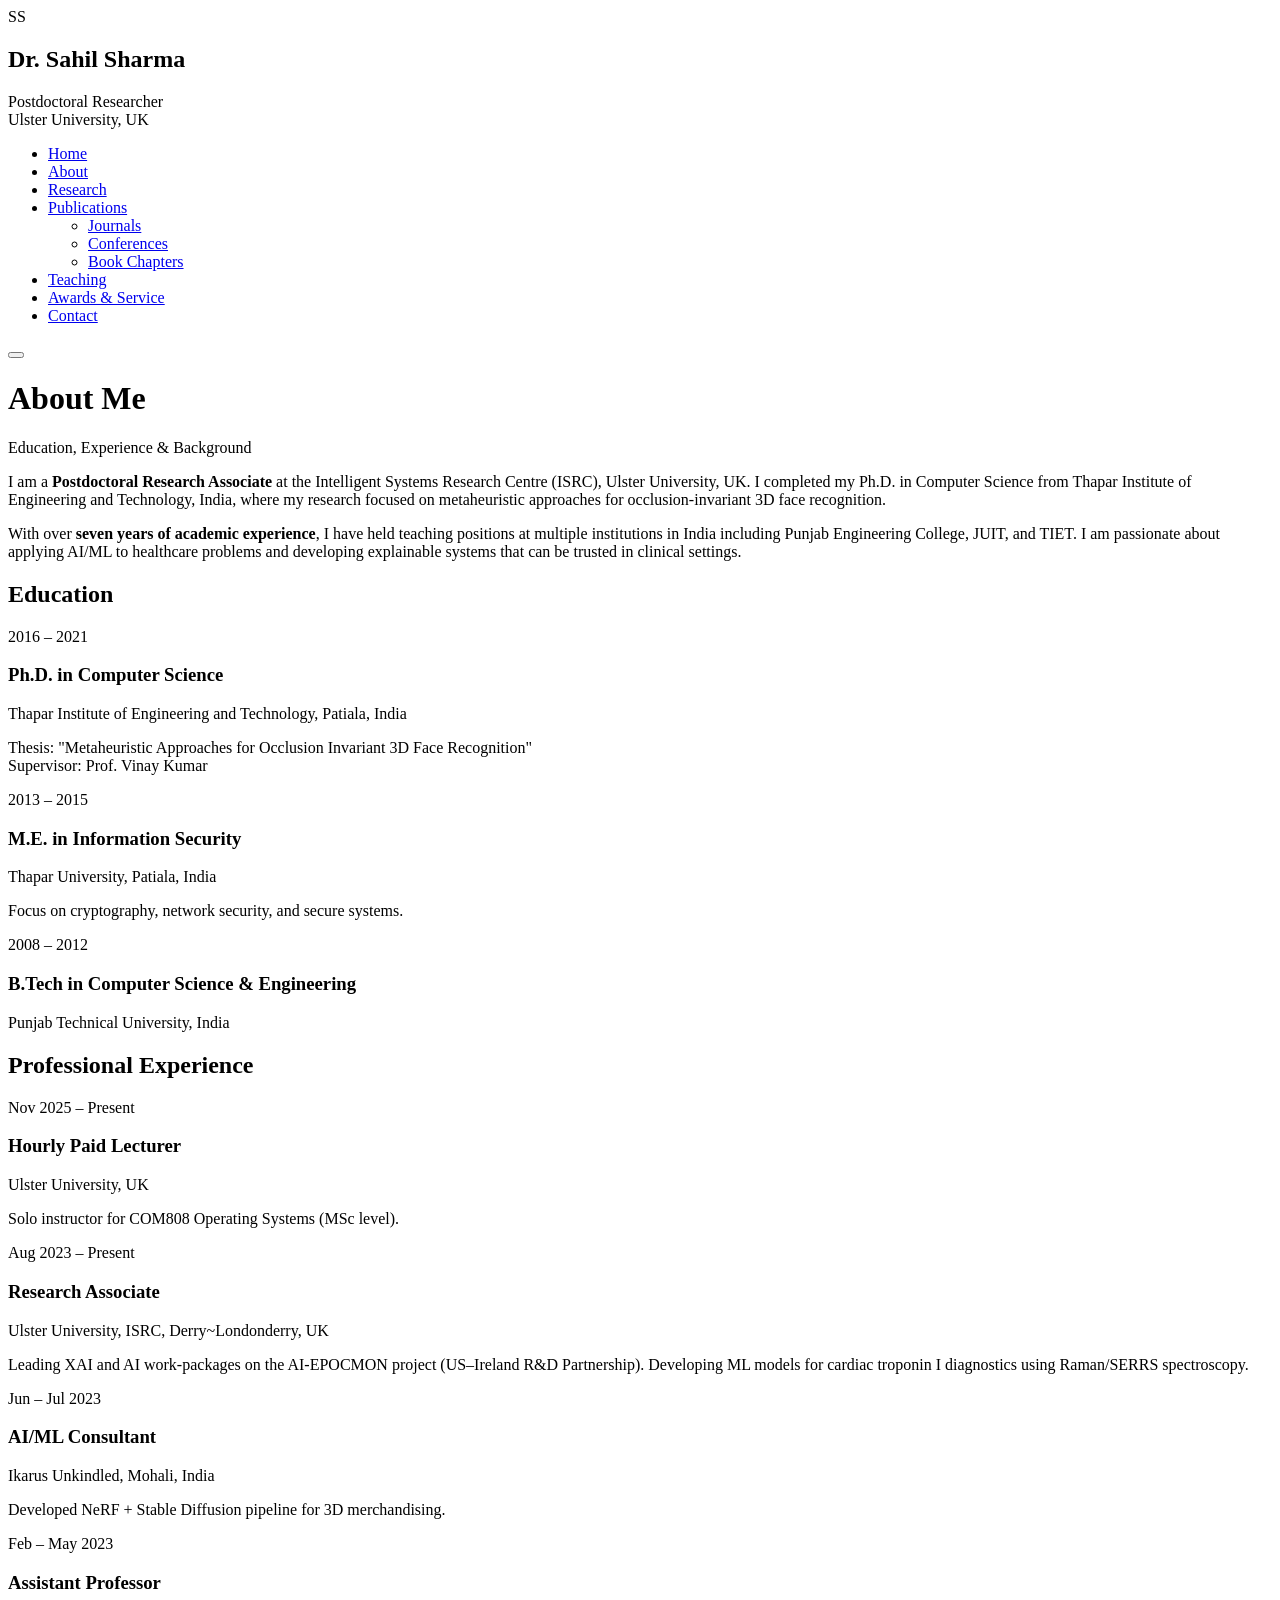
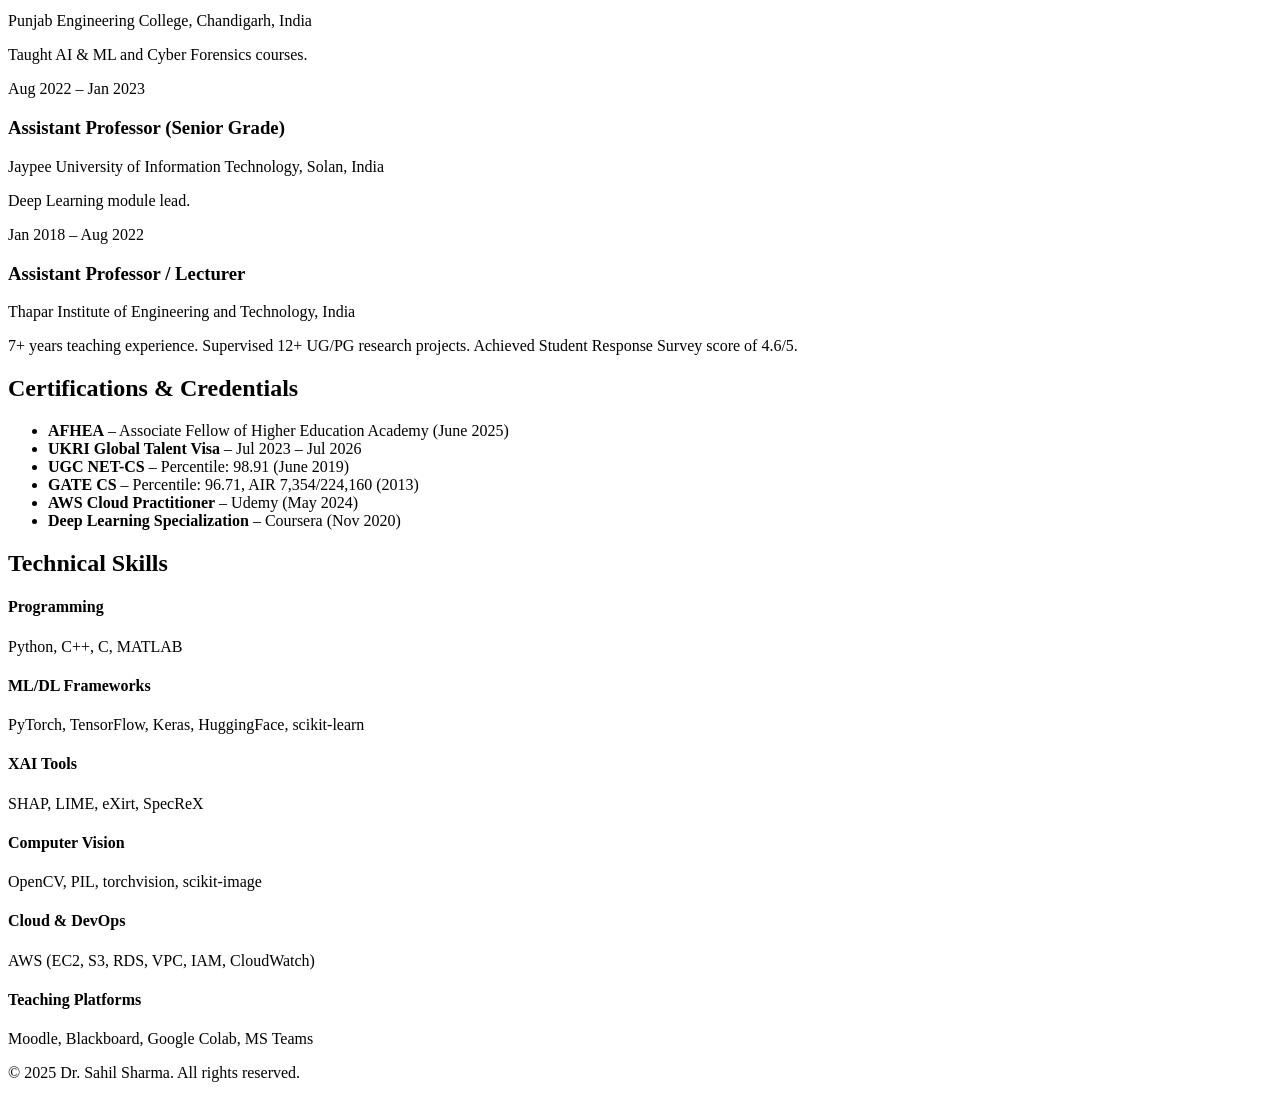
==== about.html @ d1b7b817 "Add files via upload" ====
<!DOCTYPE html>
<html lang="en">
<head>
  <meta charset="UTF-8">
  <meta name="viewport" content="width=device-width, initial-scale=1.0">
  <meta name="description" content="About Dr. Sahil Sharma - Education, Experience, and Background">
  <title>About | Dr. Sahil Sharma</title>
  <link rel="stylesheet" href="css/style.css">
  <link rel="icon" type="image/svg+xml" href="data:image/svg+xml,<svg xmlns='http://www.w3.org/2000/svg' viewBox='0 0 100 100'><text y='.9em' font-size='90'>🎓</text></svg>">
</head>
<body>
  <div class="page-wrapper">
    <!-- Sidebar Navigation -->
    <aside class="sidebar" id="sidebar">
      <div class="sidebar-header">
        <div class="profile-photo">
          <span class="profile-initials">SS</span>
        </div>
        <h1 class="sidebar-name">Dr. Sahil Sharma</h1>
        <p class="sidebar-title">Postdoctoral Researcher<br>Ulster University, UK</p>
      </div>
      
      <nav>
        <ul class="nav-menu">
          <li class="nav-item"><a href="index.html" class="nav-link">Home</a></li>
          <li class="nav-item"><a href="about.html" class="nav-link active">About</a></li>
          <li class="nav-item"><a href="research.html" class="nav-link">Research</a></li>
          <li class="nav-item">
            <a href="publications.html" class="nav-link">Publications</a>
            <ul class="nav-submenu">
              <li><a href="journals.html" class="nav-link">Journals</a></li>
              <li><a href="conferences.html" class="nav-link">Conferences</a></li>
              <li><a href="chapters.html" class="nav-link">Book Chapters</a></li>
            </ul>
          </li>
          <li class="nav-item"><a href="teaching.html" class="nav-link">Teaching</a></li>
          <li class="nav-item"><a href="awards.html" class="nav-link">Awards & Service</a></li>
          <li class="nav-item"><a href="contact.html" class="nav-link">Contact</a></li>
        </ul>
      </nav>
    </aside>

    <!-- Mobile Menu Toggle -->
    <button class="mobile-toggle" id="mobileToggle" aria-label="Toggle menu">
      <span></span>
      <span></span>
      <span></span>
    </button>

    <!-- Main Content -->
    <main class="main-content">
      <div class="content-wrapper">
        <header class="page-header">
          <h1 class="page-title">About Me</h1>
          <p class="page-subtitle">Education, Experience & Background</p>
        </header>

        <p>
          I am a <strong>Postdoctoral Research Associate</strong> at the Intelligent Systems Research Centre (ISRC), 
          Ulster University, UK. I completed my Ph.D. in Computer Science from Thapar Institute of Engineering 
          and Technology, India, where my research focused on metaheuristic approaches for occlusion-invariant 
          3D face recognition.
        </p>
        
        <p>
          With over <strong>seven years of academic experience</strong>, I have held teaching positions at 
          multiple institutions in India including Punjab Engineering College, JUIT, and TIET. I am passionate 
          about applying AI/ML to healthcare problems and developing explainable systems that can be trusted 
          in clinical settings.
        </p>

        <h2>Education</h2>
        
        <div class="timeline">
          <div class="timeline-item">
            <span class="timeline-date">2016 – 2021</span>
            <h3 class="timeline-title">Ph.D. in Computer Science</h3>
            <p class="timeline-org">Thapar Institute of Engineering and Technology, Patiala, India</p>
            <p class="timeline-desc">
              Thesis: "Metaheuristic Approaches for Occlusion Invariant 3D Face Recognition"<br>
              Supervisor: Prof. Vinay Kumar
            </p>
          </div>
          
          <div class="timeline-item">
            <span class="timeline-date">2013 – 2015</span>
            <h3 class="timeline-title">M.E. in Information Security</h3>
            <p class="timeline-org">Thapar University, Patiala, India</p>
            <p class="timeline-desc">Focus on cryptography, network security, and secure systems.</p>
          </div>
          
          <div class="timeline-item">
            <span class="timeline-date">2008 – 2012</span>
            <h3 class="timeline-title">B.Tech in Computer Science & Engineering</h3>
            <p class="timeline-org">Punjab Technical University, India</p>
          </div>
        </div>

        <h2>Professional Experience</h2>
        
        <div class="timeline">
          <div class="timeline-item">
            <span class="timeline-date">Nov 2025 – Present</span>
            <h3 class="timeline-title">Hourly Paid Lecturer</h3>
            <p class="timeline-org">Ulster University, UK</p>
            <p class="timeline-desc">Solo instructor for COM808 Operating Systems (MSc level).</p>
          </div>
          
          <div class="timeline-item">
            <span class="timeline-date">Aug 2023 – Present</span>
            <h3 class="timeline-title">Research Associate</h3>
            <p class="timeline-org">Ulster University, ISRC, Derry~Londonderry, UK</p>
            <p class="timeline-desc">
              Leading XAI and AI work-packages on the AI-EPOCMON project (US–Ireland R&D Partnership). 
              Developing ML models for cardiac troponin I diagnostics using Raman/SERRS spectroscopy.
            </p>
          </div>
          
          <div class="timeline-item">
            <span class="timeline-date">Jun – Jul 2023</span>
            <h3 class="timeline-title">AI/ML Consultant</h3>
            <p class="timeline-org">Ikarus Unkindled, Mohali, India</p>
            <p class="timeline-desc">Developed NeRF + Stable Diffusion pipeline for 3D merchandising.</p>
          </div>
          
          <div class="timeline-item">
            <span class="timeline-date">Feb – May 2023</span>
            <h3 class="timeline-title">Assistant Professor</h3>
            <p class="timeline-org">Punjab Engineering College, Chandigarh, India</p>
            <p class="timeline-desc">Taught AI & ML and Cyber Forensics courses.</p>
          </div>
          
          <div class="timeline-item">
            <span class="timeline-date">Aug 2022 – Jan 2023</span>
            <h3 class="timeline-title">Assistant Professor (Senior Grade)</h3>
            <p class="timeline-org">Jaypee University of Information Technology, Solan, India</p>
            <p class="timeline-desc">Deep Learning module lead.</p>
          </div>
          
          <div class="timeline-item">
            <span class="timeline-date">Jan 2018 – Aug 2022</span>
            <h3 class="timeline-title">Assistant Professor / Lecturer</h3>
            <p class="timeline-org">Thapar Institute of Engineering and Technology, India</p>
            <p class="timeline-desc">
              7+ years teaching experience. Supervised 12+ UG/PG research projects. 
              Achieved Student Response Survey score of 4.6/5.
            </p>
          </div>
        </div>

        <h2>Certifications & Credentials</h2>
        
        <ul>
          <li><strong>AFHEA</strong> – Associate Fellow of Higher Education Academy (June 2025)</li>
          <li><strong>UKRI Global Talent Visa</strong> – Jul 2023 – Jul 2026</li>
          <li><strong>UGC NET-CS</strong> – Percentile: 98.91 (June 2019)</li>
          <li><strong>GATE CS</strong> – Percentile: 96.71, AIR 7,354/224,160 (2013)</li>
          <li><strong>AWS Cloud Practitioner</strong> – Udemy (May 2024)</li>
          <li><strong>Deep Learning Specialization</strong> – Coursera (Nov 2020)</li>
        </ul>

        <h2>Technical Skills</h2>
        
        <div class="cards-grid">
          <div class="card">
            <h4 class="card-title">Programming</h4>
            <p class="card-content">Python, C++, C, MATLAB</p>
          </div>
          <div class="card">
            <h4 class="card-title">ML/DL Frameworks</h4>
            <p class="card-content">PyTorch, TensorFlow, Keras, HuggingFace, scikit-learn</p>
          </div>
          <div class="card">
            <h4 class="card-title">XAI Tools</h4>
            <p class="card-content">SHAP, LIME, eXirt, SpecReX</p>
          </div>
          <div class="card">
            <h4 class="card-title">Computer Vision</h4>
            <p class="card-content">OpenCV, PIL, torchvision, scikit-image</p>
          </div>
          <div class="card">
            <h4 class="card-title">Cloud & DevOps</h4>
            <p class="card-content">AWS (EC2, S3, RDS, VPC, IAM, CloudWatch)</p>
          </div>
          <div class="card">
            <h4 class="card-title">Teaching Platforms</h4>
            <p class="card-content">Moodle, Blackboard, Google Colab, MS Teams</p>
          </div>
        </div>

        <footer class="footer">
          <p>© 2025 Dr. Sahil Sharma. All rights reserved.</p>
        </footer>
      </div>
    </main>
  </div>

  <script>
    const mobileToggle = document.getElementById('mobileToggle');
    const sidebar = document.getElementById('sidebar');
    mobileToggle.addEventListener('click', () => sidebar.classList.toggle('active'));
    document.addEventListener('click', (e) => {
      if (window.innerWidth <= 768 && !sidebar.contains(e.target) && !mobileToggle.contains(e.target)) {
        sidebar.classList.remove('active');
      }
    });
  </script>
</body>
</html>
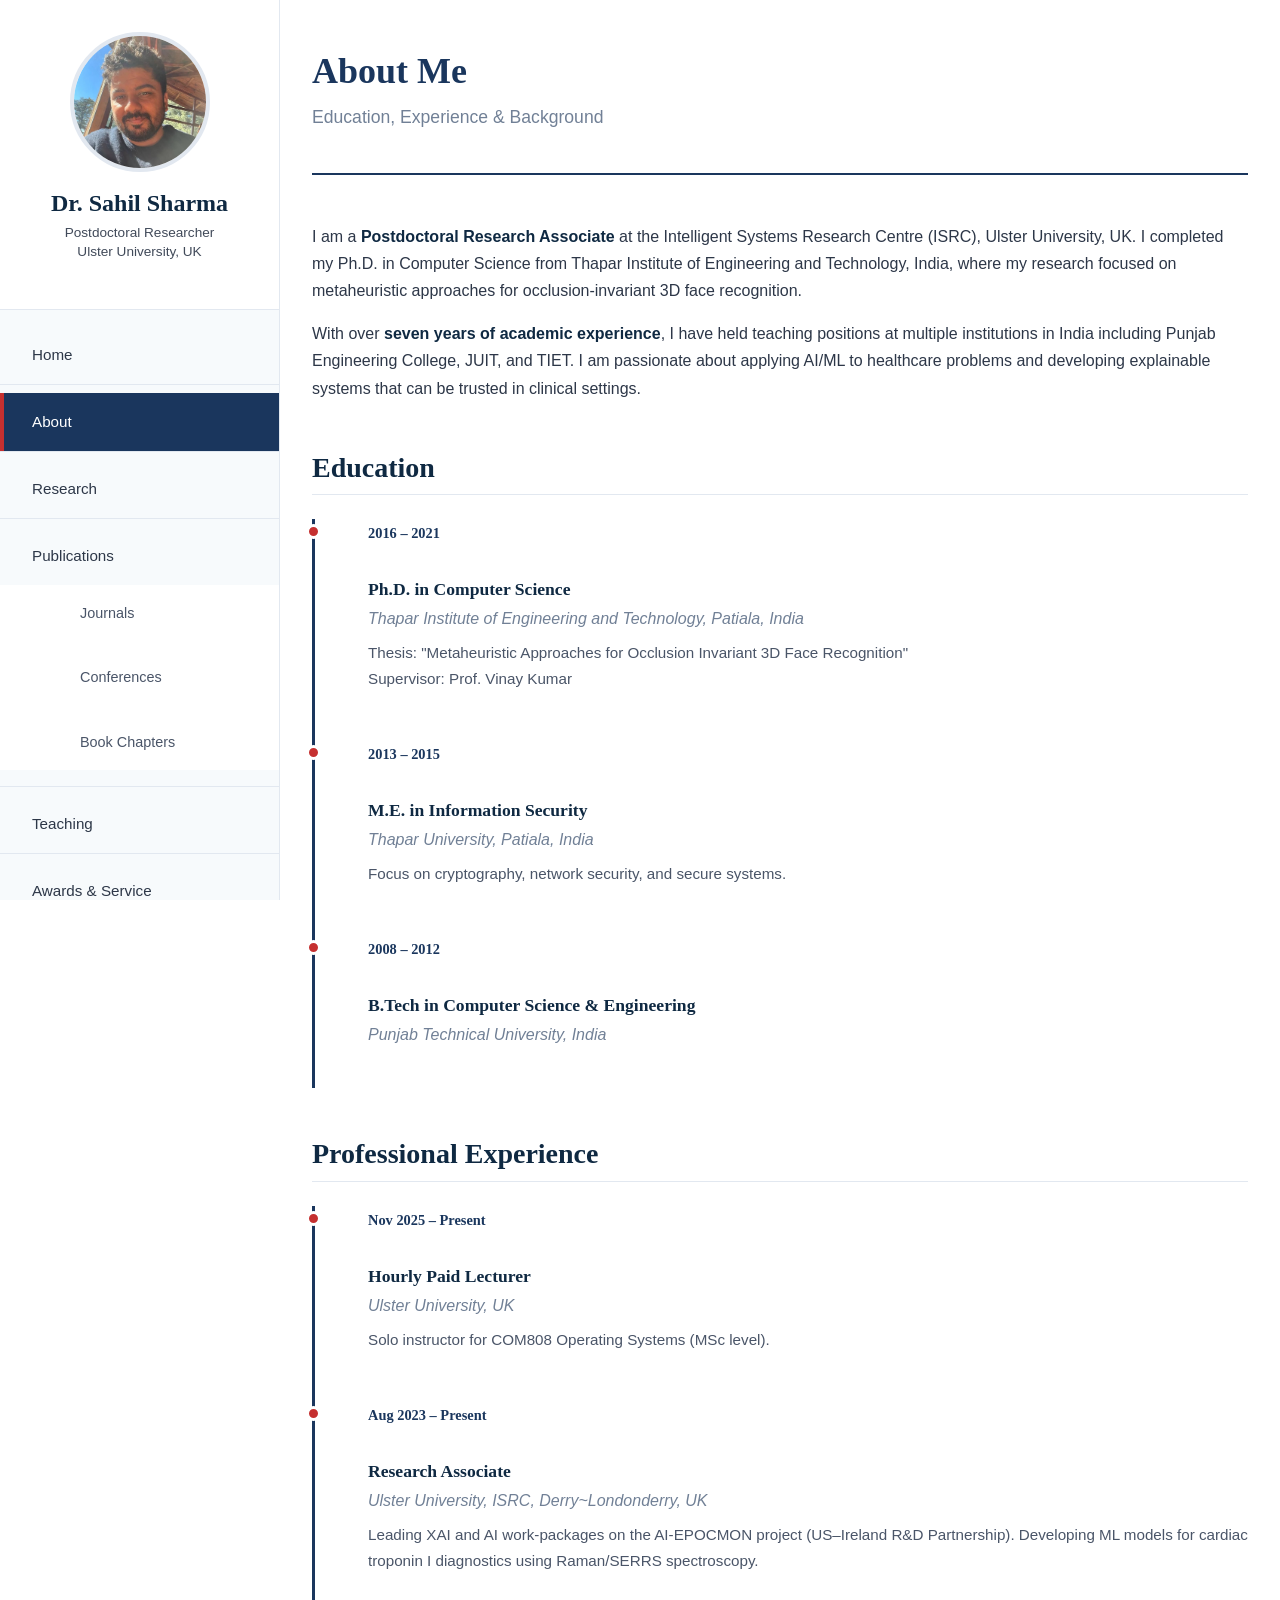
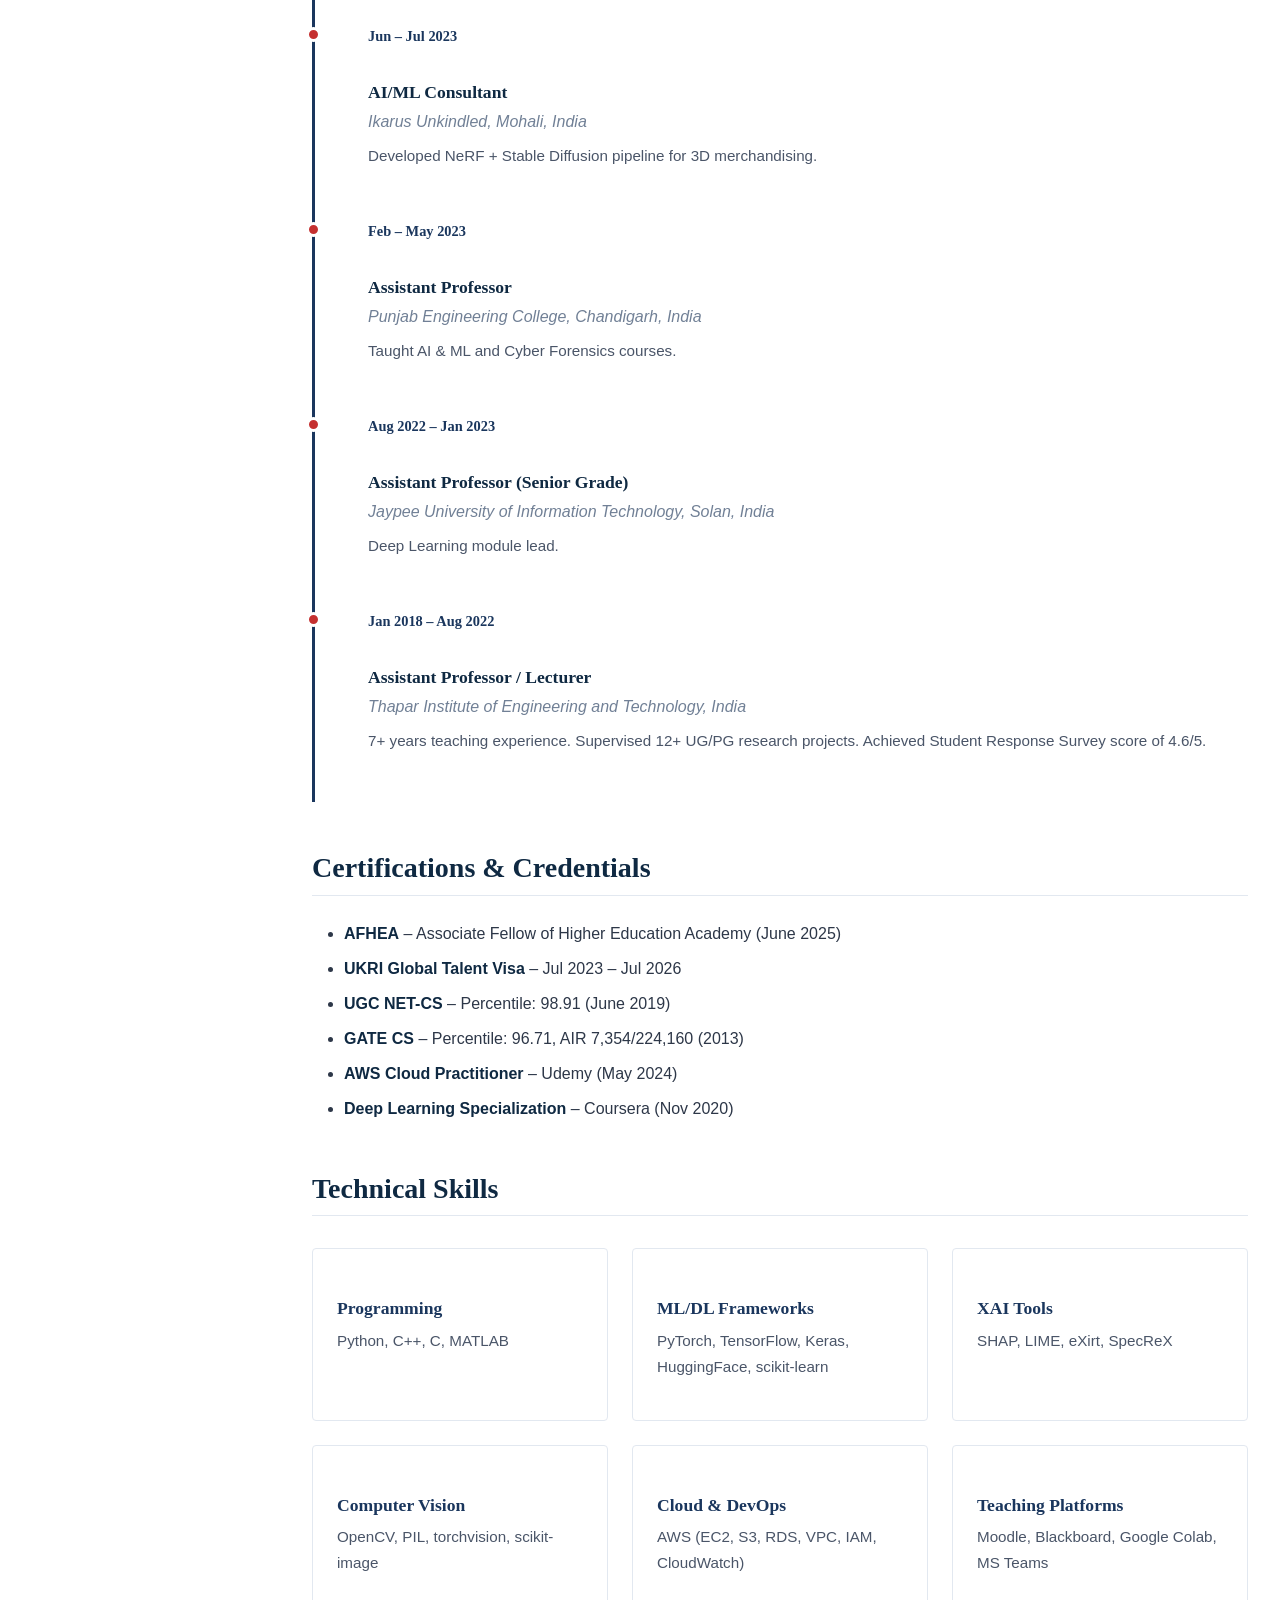
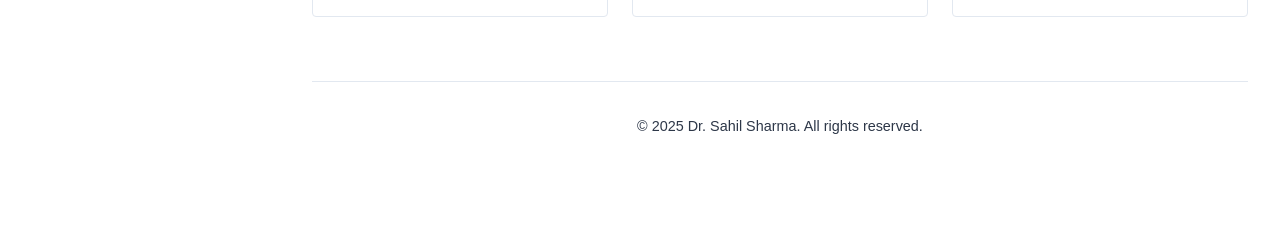
==== commit 4888b019: "Update about.html" ====
--- a/about.html
+++ b/about.html
@@ -13,9 +13,7 @@
     <!-- Sidebar Navigation -->
     <aside class="sidebar" id="sidebar">
       <div class="sidebar-header">
-        <div class="profile-photo">
-          <span class="profile-initials">SS</span>
-        </div>
+        <img src="images/photo.jpeg" alt="Dr. Sahil Sharma" class="profile-photo">
         <h1 class="sidebar-name">Dr. Sahil Sharma</h1>
         <p class="sidebar-title">Postdoctoral Researcher<br>Ulster University, UK</p>
       </div>
--- a/css/style.css
+++ b/css/style.css
@@ -0,0 +1,887 @@
+/* =====================================================
+   Dr. Sahil Sharma - Academic Portfolio
+   Clean Academic Style with Sidebar Navigation
+   ===================================================== */
+
+/* Google Fonts */
+@import url('https://fonts.googleapis.com/css2?family=Crimson+Pro:ital,wght@0,400;0,500;0,600;0,700;1,400&family=Open+Sans:wght@400;500;600;700&display=swap');
+
+/* CSS Variables */
+:root {
+  /* Colors - Professional Academic Theme */
+  --color-primary: #1a365d;
+  --color-primary-light: #2c5282;
+  --color-primary-dark: #0f2942;
+  --color-accent: #c53030;
+  --color-accent-light: #e53e3e;
+  
+  --color-bg: #ffffff;
+  --color-bg-sidebar: #f7fafc;
+  --color-bg-alt: #f8f9fa;
+  --color-bg-card: #ffffff;
+  
+  --color-text: #2d3748;
+  --color-text-light: #4a5568;
+  --color-text-muted: #718096;
+  --color-text-inverse: #ffffff;
+  
+  --color-border: #e2e8f0;
+  --color-border-dark: #cbd5e0;
+  
+  /* Typography */
+  --font-heading: 'Crimson Pro', Georgia, serif;
+  --font-body: 'Open Sans', -apple-system, BlinkMacSystemFont, sans-serif;
+  
+  /* Layout */
+  --sidebar-width: 280px;
+  --content-max-width: 900px;
+  
+  /* Spacing */
+  --space-xs: 0.25rem;
+  --space-sm: 0.5rem;
+  --space-md: 1rem;
+  --space-lg: 1.5rem;
+  --space-xl: 2rem;
+  --space-2xl: 3rem;
+  --space-3xl: 4rem;
+  
+  /* Transitions */
+  --transition: 0.2s ease;
+}
+
+/* Reset */
+*, *::before, *::after {
+  box-sizing: border-box;
+  margin: 0;
+  padding: 0;
+}
+
+html {
+  scroll-behavior: smooth;
+}
+
+body {
+  font-family: var(--font-body);
+  font-size: 16px;
+  line-height: 1.7;
+  color: var(--color-text);
+  background: var(--color-bg);
+}
+
+/* Layout Container */
+.page-wrapper {
+  display: flex;
+  min-height: 100vh;
+}
+
+/* =====================================================
+   Sidebar Navigation
+   ===================================================== */
+.sidebar {
+  width: var(--sidebar-width);
+  background: var(--color-bg-sidebar);
+  border-right: 1px solid var(--color-border);
+  position: fixed;
+  top: 0;
+  left: 0;
+  height: 100vh;
+  overflow-y: auto;
+  z-index: 100;
+}
+
+.sidebar-header {
+  padding: var(--space-xl);
+  text-align: center;
+  border-bottom: 1px solid var(--color-border);
+  background: var(--color-bg);     /* white */
+  color: var(--color-text);        /* readable on white */
+}
+
+
+.profile-photo {
+  width: 140px;
+  height: 140px;
+  border-radius: 50%;
+  object-fit: cover;
+  border: 4px solid var(--color-border); /* visible on white */
+  margin-bottom: var(--space-md);
+  margin-left: auto;
+  margin-right: auto;
+  display: block;
+}
+
+.profile-initials {
+  font-family: var(--font-heading);
+  font-size: 3.5rem;
+  font-weight: 600;
+  color: rgba(255,255,255,0.9);
+}
+
+.sidebar-name {
+  font-family: var(--font-heading);
+  font-size: 1.5rem;
+  font-weight: 600;
+  margin-bottom: var(--space-xs);
+}
+
+.sidebar-title {
+  font-size: 0.85rem;
+  opacity: 0.9;
+  line-height: 1.4;
+}
+
+/* Navigation */
+.nav-menu {
+  list-style: none;
+  padding: var(--space-md) 0;
+}
+
+.nav-item {
+  border-bottom: 1px solid var(--color-border);
+}
+
+.nav-item:last-child {
+  border-bottom: none;
+}
+
+.nav-link {
+  display: block;
+  padding: var(--space-md) var(--space-xl);
+  color: var(--color-text);
+  text-decoration: none;
+  font-size: 0.95rem;
+  font-weight: 500;
+  transition: var(--transition);
+  position: relative;
+}
+
+.nav-link:hover {
+  background: var(--color-border);
+  color: var(--color-primary);
+}
+
+.nav-link.active {
+  background: var(--color-primary);
+  color: var(--color-text-inverse);
+}
+
+.nav-link.active::before {
+  content: '';
+  position: absolute;
+  left: 0;
+  top: 0;
+  bottom: 0;
+  width: 4px;
+  background: var(--color-accent);
+}
+
+/* Sub-navigation */
+.nav-submenu {
+  list-style: none;
+  background: var(--color-bg);
+}
+
+.nav-submenu .nav-link {
+  padding-left: var(--space-2xl);
+  font-size: 0.9rem;
+  font-weight: 400;
+  color: var(--color-text-light);
+}
+
+.nav-submenu .nav-link:hover,
+.nav-submenu .nav-link.active {
+  background: var(--color-primary-light);
+  color: var(--color-text-inverse);
+}
+
+/* =====================================================
+   Main Content
+   ===================================================== */
+.main-content {
+  flex: 1;
+  margin-left: var(--sidebar-width);
+  min-height: 100vh;
+}
+
+.content-wrapper {
+  max-width: 100%;
+  margin: 0;
+  padding: var(--space-2xl) var(--space-xl);
+}
+
+
+/* Page Header */
+.page-header {
+  margin-bottom: var(--space-2xl);
+  padding-bottom: var(--space-lg);
+  border-bottom: 2px solid var(--color-primary);
+}
+
+.page-title {
+  font-family: var(--font-heading);
+  font-size: 2.25rem;
+  font-weight: 600;
+  color: var(--color-primary);
+  margin-bottom: var(--space-sm);
+}
+
+.page-subtitle {
+  font-size: 1.1rem;
+  color: var(--color-text-muted);
+}
+
+/* =====================================================
+   Typography
+   ===================================================== */
+h1, h2, h3, h4, h5, h6 {
+  font-family: var(--font-heading);
+  font-weight: 600;
+  line-height: 1.3;
+  color: var(--color-primary-dark);
+}
+
+h2 {
+  font-size: 1.75rem;
+  margin-top: var(--space-2xl);
+  margin-bottom: var(--space-lg);
+  padding-bottom: var(--space-sm);
+  border-bottom: 1px solid var(--color-border);
+}
+
+h3 {
+  font-size: 1.35rem;
+  margin-top: var(--space-xl);
+  margin-bottom: var(--space-md);
+  color: var(--color-primary);
+}
+
+h4 {
+  font-size: 1.1rem;
+  margin-top: var(--space-lg);
+  margin-bottom: var(--space-sm);
+}
+
+p {
+  margin-bottom: var(--space-md);
+  color: var(--color-text);
+}
+
+a {
+  color: var(--color-primary);
+  text-decoration: none;
+  transition: var(--transition);
+}
+
+a:hover {
+  color: var(--color-accent);
+  text-decoration: underline;
+}
+
+ul, ol {
+  margin-bottom: var(--space-md);
+  padding-left: var(--space-xl);
+}
+
+li {
+  margin-bottom: var(--space-sm);
+}
+
+strong {
+  font-weight: 600;
+  color: var(--color-primary-dark);
+}
+
+/* =====================================================
+   Home Page Styles
+   ===================================================== */
+.hero-section {
+  display: grid;
+  grid-template-columns: 1fr 300px; /* keep for pages that have a right image */
+  gap: var(--space-2xl);
+  align-items: start;
+}
+
+.hero-section.hero-single {
+  grid-template-columns: 1fr; /* Home page: make text full width */
+}
+
+.hero-content h1 {
+  font-size: 2.5rem;
+  color: var(--color-primary);
+  margin-bottom: var(--space-md);
+}
+
+.hero-content .tagline {
+  font-size: 1.25rem;
+  color: var(--color-text-light);
+  margin-bottom: var(--space-lg);
+  font-style: italic;
+}
+
+.hero-image {
+  text-align: center;
+}
+
+.hero-photo {
+  width: 100%;
+  max-width: 280px;
+  border-radius: 8px;
+  border: 3px solid var(--color-border);
+  box-shadow: 0 4px 12px rgba(0,0,0,0.1);
+}
+
+.hero-photo-placeholder {
+  width: 100%;
+  max-width: 280px;
+  aspect-ratio: 1;
+  background: linear-gradient(135deg, var(--color-primary), var(--color-primary-light));
+  border-radius: 8px;
+  display: flex;
+  align-items: center;
+  justify-content: center;
+  color: white;
+  font-family: var(--font-heading);
+  font-size: 5rem;
+  font-weight: 600;
+}
+
+/* Quick Info Box */
+.info-box {
+  background: var(--color-bg-alt);
+  border: 1px solid var(--color-border);
+  border-left: 4px solid var(--color-primary);
+  padding: var(--space-lg);
+  margin: var(--space-xl) 0;
+}
+
+.info-box h3 {
+  margin-top: 0;
+  font-size: 1.1rem;
+}
+
+.info-list {
+  list-style: none;
+  padding: 0;
+  margin: 0;
+}
+
+.info-list li {
+  display: flex;
+  padding: var(--space-sm) 0;
+  border-bottom: 1px solid var(--color-border);
+}
+
+.info-list li:last-child {
+  border-bottom: none;
+}
+
+.info-label {
+  font-weight: 600;
+  color: var(--color-primary-dark);
+  min-width: 140px;
+}
+
+.info-value {
+  color: var(--color-text);
+}
+
+/* Stats Grid */
+.stats-grid {
+  display: grid;
+  grid-template-columns: repeat(4, 1fr);
+  gap: var(--space-md);
+  margin: var(--space-xl) 0;
+}
+
+.stat-box {
+  background: var(--color-primary);
+  color: var(--color-text-inverse);
+  padding: var(--space-lg);
+  text-align: center;
+  border-radius: 4px;
+}
+
+.stat-value {
+  font-family: var(--font-heading);
+  font-size: 2rem;
+  font-weight: 700;
+  display: block;
+}
+
+.stat-label {
+  font-size: 0.85rem;
+  opacity: 0.9;
+  margin-top: var(--space-xs);
+}
+
+/* =====================================================
+   Publications Styles
+   ===================================================== */
+.pub-section {
+  margin-bottom: var(--space-2xl);
+}
+
+.pub-year {
+  font-family: var(--font-heading);
+  font-size: 1.5rem;
+  font-weight: 600;
+  color: var(--color-primary);
+  margin-top: var(--space-xl);
+  margin-bottom: var(--space-md);
+  padding-bottom: var(--space-sm);
+  border-bottom: 2px solid var(--color-accent);
+  display: inline-block;
+}
+
+.pub-list {
+  list-style: none;
+  padding: 0;
+}
+
+.pub-item {
+  padding: var(--space-md) 0;
+  border-bottom: 1px solid var(--color-border);
+  line-height: 1.6;
+}
+
+.pub-item:last-child {
+  border-bottom: none;
+}
+
+.pub-number {
+  display: inline-block;
+  background: var(--color-primary);
+  color: white;
+  font-size: 0.75rem;
+  font-weight: 600;
+  padding: 2px 8px;
+  border-radius: 3px;
+  margin-right: var(--space-sm);
+  vertical-align: top;
+}
+
+.pub-title {
+  font-weight: 600;
+  color: var(--color-primary-dark);
+}
+
+.pub-authors {
+  color: var(--color-text);
+}
+
+.pub-authors strong {
+  color: var(--color-accent);
+}
+
+.pub-venue {
+  font-style: italic;
+  color: var(--color-text-muted);
+}
+
+.pub-links {
+  margin-top: var(--space-sm);
+}
+
+.pub-link {
+  display: inline-block;
+  font-size: 0.8rem;
+  padding: 2px 10px;
+  background: var(--color-bg-alt);
+  border: 1px solid var(--color-border);
+  border-radius: 3px;
+  margin-right: var(--space-sm);
+  color: var(--color-primary);
+}
+
+.pub-link:hover {
+  background: var(--color-primary);
+  color: white;
+  text-decoration: none;
+}
+
+.pub-type-badge {
+  display: inline-block;
+  font-size: 0.7rem;
+  font-weight: 600;
+  text-transform: uppercase;
+  padding: 2px 8px;
+  border-radius: 3px;
+  margin-left: var(--space-sm);
+}
+
+.pub-type-badge.q1 {
+  background: #c6f6d5;
+  color: #22543d;
+}
+
+.pub-type-badge.sci {
+  background: #bee3f8;
+  color: #2a4365;
+}
+
+/* =====================================================
+   Experience / Timeline
+   ===================================================== */
+.timeline {
+  position: relative;
+  padding-left: var(--space-xl);
+}
+
+.timeline::before {
+  content: '';
+  position: absolute;
+  left: 0;
+  top: 0;
+  bottom: 0;
+  width: 3px;
+  background: var(--color-primary);
+}
+
+.timeline-item {
+  position: relative;
+  padding-bottom: var(--space-xl);
+  padding-left: var(--space-lg);
+}
+
+.timeline-item::before {
+  content: '';
+  position: absolute;
+  left: calc(-1 * var(--space-xl) - 6px);
+  top: 5px;
+  width: 15px;
+  height: 15px;
+  background: var(--color-accent);
+  border-radius: 50%;
+  border: 3px solid var(--color-bg);
+}
+
+.timeline-date {
+  font-family: var(--font-heading);
+  font-size: 0.9rem;
+  font-weight: 600;
+  color: var(--color-primary);
+  margin-bottom: var(--space-xs);
+}
+
+.timeline-title {
+  font-size: 1.1rem;
+  font-weight: 600;
+  color: var(--color-primary-dark);
+  margin-bottom: var(--space-xs);
+}
+
+.timeline-org {
+  font-style: italic;
+  color: var(--color-text-muted);
+  margin-bottom: var(--space-sm);
+}
+
+.timeline-desc {
+  color: var(--color-text-light);
+  font-size: 0.95rem;
+}
+
+/* =====================================================
+   Cards Grid
+   ===================================================== */
+.cards-grid {
+  display: grid;
+  grid-template-columns: repeat(auto-fit, minmax(280px, 1fr));
+  gap: var(--space-lg);
+  margin: var(--space-xl) 0;
+}
+
+.card {
+  background: var(--color-bg-card);
+  border: 1px solid var(--color-border);
+  border-radius: 4px;
+  padding: var(--space-lg);
+  transition: var(--transition);
+}
+
+.card:hover {
+  border-color: var(--color-primary);
+  box-shadow: 0 4px 12px rgba(0,0,0,0.08);
+}
+
+.card-title {
+  font-family: var(--font-heading);
+  font-size: 1.1rem;
+  font-weight: 600;
+  color: var(--color-primary);
+  margin-bottom: var(--space-sm);
+}
+
+.card-subtitle {
+  font-size: 0.85rem;
+  color: var(--color-text-muted);
+  margin-bottom: var(--space-md);
+}
+
+.card-content {
+  font-size: 0.95rem;
+  color: var(--color-text-light);
+}
+
+/* =====================================================
+   Awards Section
+   ===================================================== */
+.award-item {
+  display: flex;
+  gap: var(--space-lg);
+  padding: var(--space-md) 0;
+  border-bottom: 1px solid var(--color-border);
+}
+
+.award-year {
+  font-family: var(--font-heading);
+  font-size: 1rem;
+  font-weight: 600;
+  color: var(--color-primary);
+  min-width: 60px;
+}
+
+.award-content h4 {
+  font-size: 1rem;
+  margin: 0 0 var(--space-xs) 0;
+}
+
+.award-content p {
+  font-size: 0.9rem;
+  color: var(--color-text-muted);
+  margin: 0;
+}
+
+/* =====================================================
+   Contact Page
+   ===================================================== */
+.contact-grid {
+  display: grid;
+  grid-template-columns: 1fr 1fr;
+  gap: var(--space-2xl);
+  margin-top: var(--space-xl);
+}
+
+.contact-info h3 {
+  margin-top: 0;
+}
+
+.contact-item {
+  display: flex;
+  align-items: flex-start;
+  gap: var(--space-md);
+  margin-bottom: var(--space-lg);
+}
+
+.contact-icon {
+  width: 40px;
+  height: 40px;
+  background: var(--color-primary);
+  color: white;
+  border-radius: 4px;
+  display: flex;
+  align-items: center;
+  justify-content: center;
+  flex-shrink: 0;
+}
+
+.contact-icon svg {
+  width: 20px;
+  height: 20px;
+}
+
+.contact-details h4 {
+  font-size: 0.9rem;
+  margin: 0 0 var(--space-xs) 0;
+  color: var(--color-text-muted);
+}
+
+.contact-details p {
+  margin: 0;
+  font-size: 1rem;
+}
+
+.social-links {
+  display: flex;
+  gap: var(--space-sm);
+  margin-top: var(--space-lg);
+}
+
+.social-link {
+  display: flex;
+  align-items: center;
+  justify-content: center;
+  width: 44px;
+  height: 44px;
+  background: var(--color-bg-alt);
+  border: 1px solid var(--color-border);
+  border-radius: 4px;
+  color: var(--color-primary);
+  transition: var(--transition);
+}
+
+.social-link:hover {
+  background: var(--color-primary);
+  color: white;
+  text-decoration: none;
+}
+
+.social-link svg {
+  width: 22px;
+  height: 22px;
+}
+
+/* =====================================================
+   Tables
+   ===================================================== */
+.data-table {
+  width: 100%;
+  border-collapse: collapse;
+  margin: var(--space-lg) 0;
+}
+
+.data-table th,
+.data-table td {
+  padding: var(--space-sm) var(--space-md);
+  text-align: left;
+  border-bottom: 1px solid var(--color-border);
+}
+
+.data-table th {
+  background: var(--color-primary);
+  color: white;
+  font-weight: 600;
+}
+
+.data-table tr:hover {
+  background: var(--color-bg-alt);
+}
+
+/* =====================================================
+   Utility Classes
+   ===================================================== */
+.text-center { text-align: center; }
+.text-right { text-align: right; }
+.text-muted { color: var(--color-text-muted); }
+.text-accent { color: var(--color-accent); }
+.text-primary { color: var(--color-primary); }
+
+.mt-0 { margin-top: 0; }
+.mt-sm { margin-top: var(--space-sm); }
+.mt-md { margin-top: var(--space-md); }
+.mt-lg { margin-top: var(--space-lg); }
+.mt-xl { margin-top: var(--space-xl); }
+
+.mb-0 { margin-bottom: 0; }
+.mb-sm { margin-bottom: var(--space-sm); }
+.mb-md { margin-bottom: var(--space-md); }
+.mb-lg { margin-bottom: var(--space-lg); }
+.mb-xl { margin-bottom: var(--space-xl); }
+
+/* =====================================================
+   Footer
+   ===================================================== */
+.footer {
+  margin-top: var(--space-3xl);
+  padding: var(--space-xl) 0;
+  border-top: 1px solid var(--color-border);
+  text-align: center;
+  color: var(--color-text-muted);
+  font-size: 0.9rem;
+}
+
+/* =====================================================
+   Mobile Menu Toggle
+   ===================================================== */
+.mobile-toggle {
+  display: none;
+  position: fixed;
+  top: var(--space-md);
+  left: var(--space-md);
+  z-index: 200;
+  width: 44px;
+  height: 44px;
+  background: var(--color-primary);
+  border: none;
+  border-radius: 4px;
+  cursor: pointer;
+  flex-direction: column;
+  align-items: center;
+  justify-content: center;
+  gap: 5px;
+}
+
+.mobile-toggle span {
+  width: 24px;
+  height: 2px;
+  background: white;
+  transition: var(--transition);
+}
+
+/* =====================================================
+   Responsive Design
+   ===================================================== */
+@media (max-width: 1024px) {
+  .hero-section {
+    grid-template-columns: 1fr;
+  }
+  
+  .hero-image {
+    order: -1;
+  }
+  
+  .stats-grid {
+    grid-template-columns: repeat(2, 1fr);
+  }
+  
+  .contact-grid {
+    grid-template-columns: 1fr;
+  }
+}
+
+@media (max-width: 768px) {
+  .mobile-toggle {
+    display: flex;
+  }
+  
+  .sidebar {
+    transform: translateX(-100%);
+    transition: transform 0.3s ease;
+  }
+  
+  .sidebar.active {
+    transform: translateX(0);
+  }
+  
+  .main-content {
+    margin-left: 0;
+  }
+  
+  .content-wrapper {
+    padding: var(--space-xl) var(--space-md);
+    padding-top: calc(var(--space-xl) + 60px);
+  }
+  
+  .page-title {
+    font-size: 1.75rem;
+  }
+  
+  .stats-grid {
+    grid-template-columns: repeat(2, 1fr);
+  }
+  
+  .award-item {
+    flex-direction: column;
+    gap: var(--space-sm);
+  }
+}
+
+@media (max-width: 480px) {
+  .stats-grid {
+    grid-template-columns: 1fr;
+  }
+  
+  .cards-grid {
+    grid-template-columns: 1fr;
+  }
+}
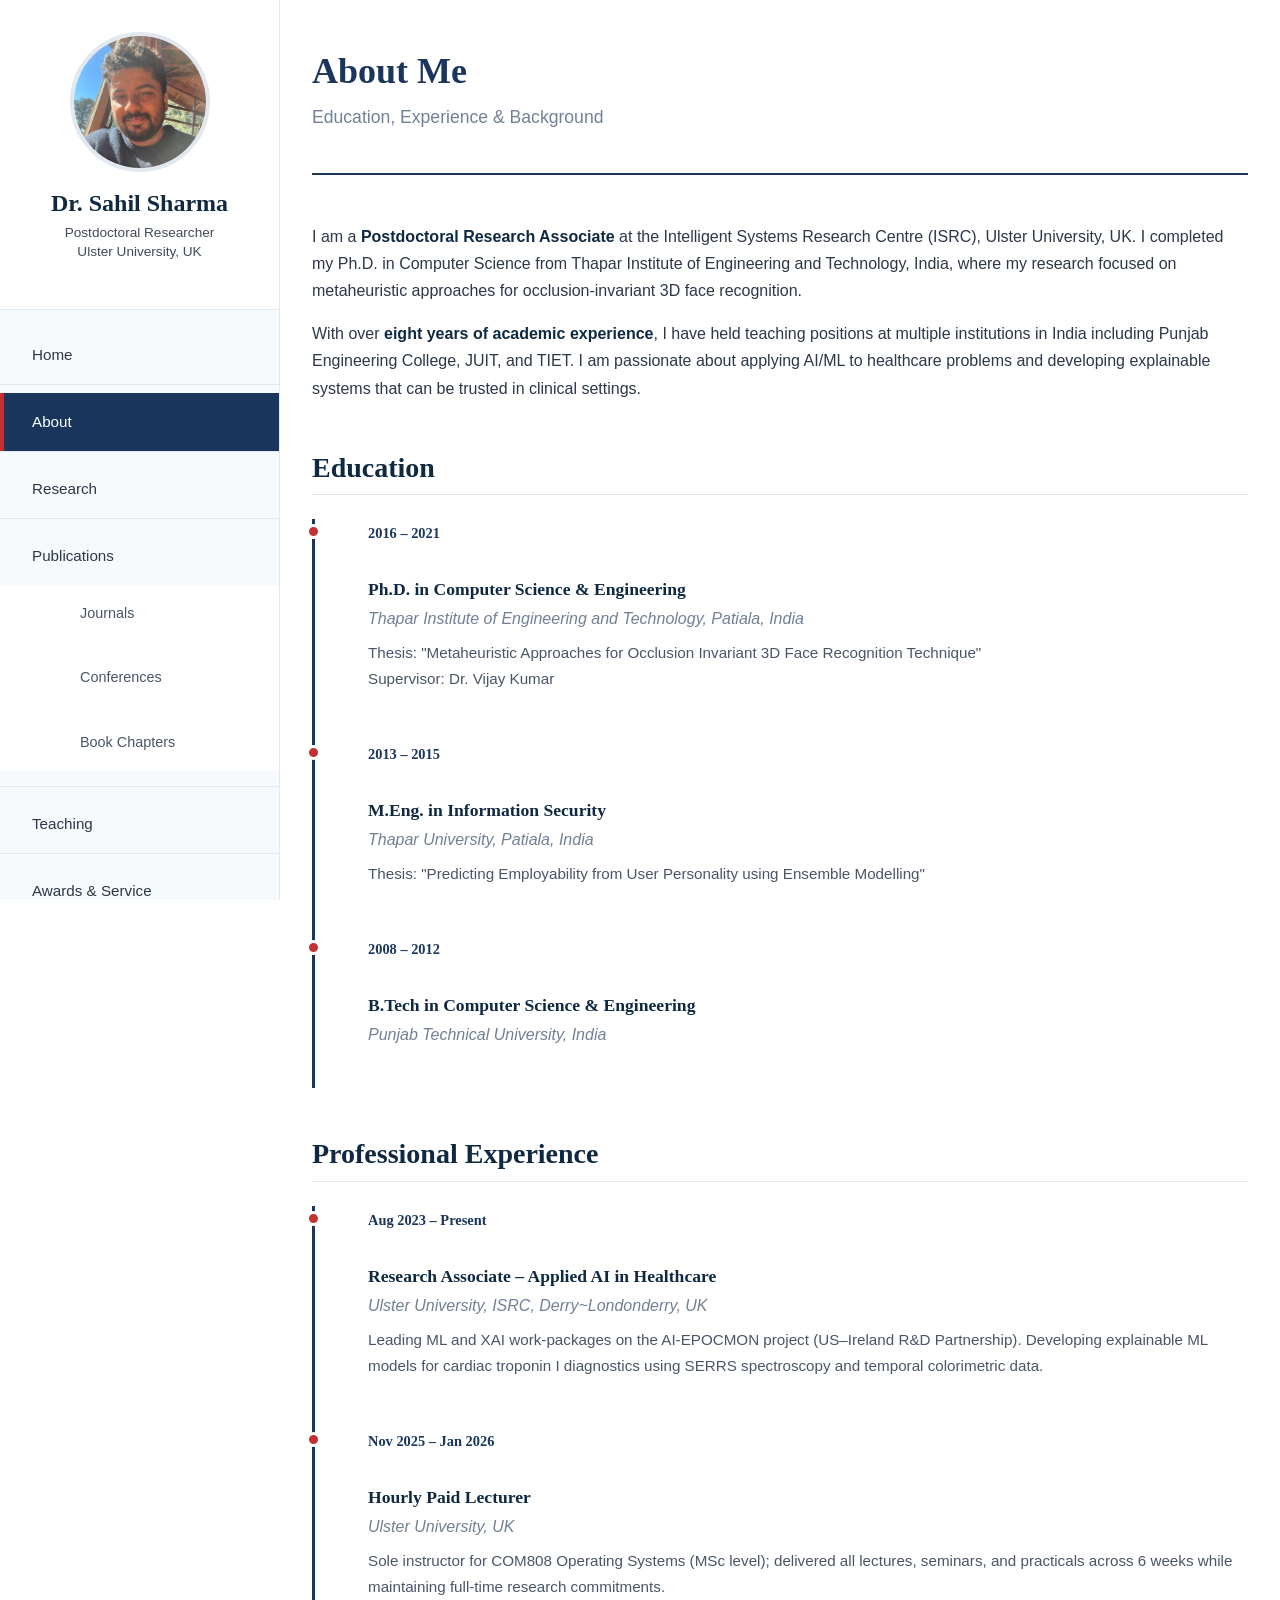
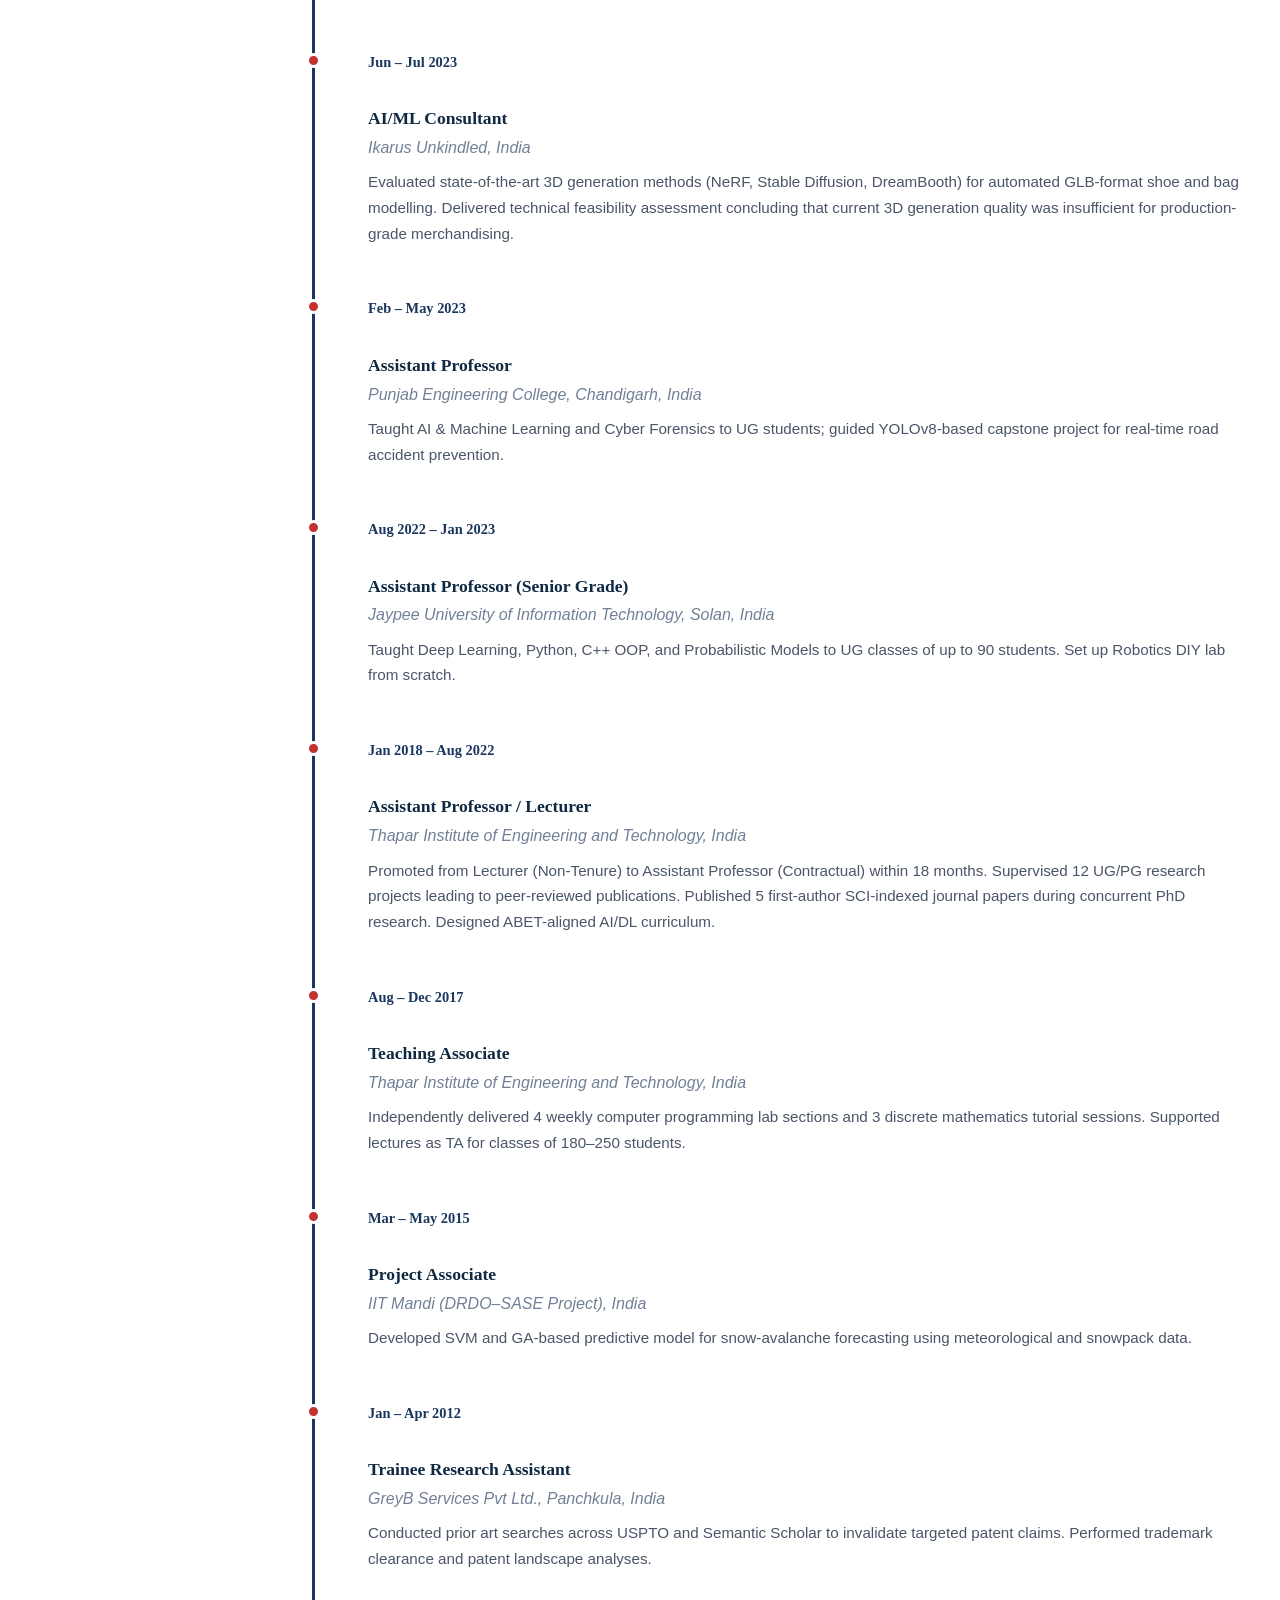
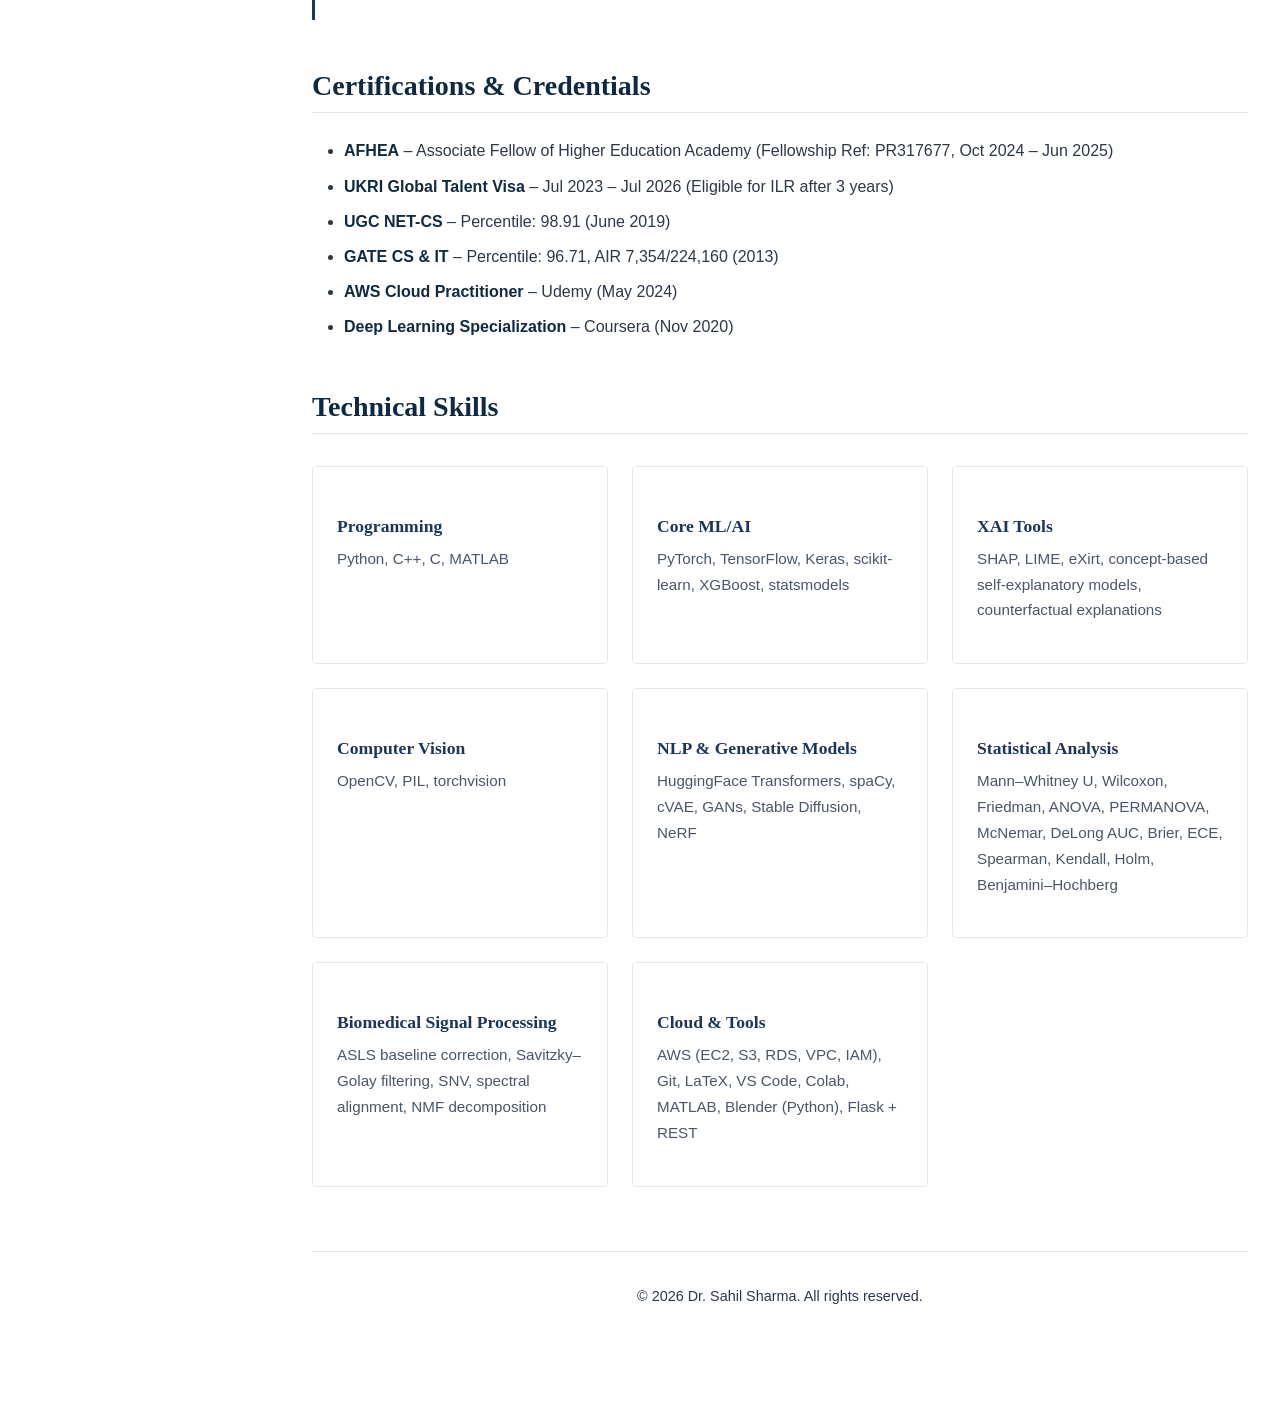
==== commit 9b79540c: "Update about.html" ====
--- a/about.html
+++ b/about.html
@@ -61,7 +61,7 @@
         </p>
         
         <p>
-          With over <strong>seven years of academic experience</strong>, I have held teaching positions at 
+          With over <strong>eight years of academic experience</strong>, I have held teaching positions at 
           multiple institutions in India including Punjab Engineering College, JUIT, and TIET. I am passionate 
           about applying AI/ML to healthcare problems and developing explainable systems that can be trusted 
           in clinical settings.
@@ -72,19 +72,21 @@
         <div class="timeline">
           <div class="timeline-item">
             <span class="timeline-date">2016 – 2021</span>
-            <h3 class="timeline-title">Ph.D. in Computer Science</h3>
+            <h3 class="timeline-title">Ph.D. in Computer Science & Engineering</h3>
             <p class="timeline-org">Thapar Institute of Engineering and Technology, Patiala, India</p>
             <p class="timeline-desc">
-              Thesis: "Metaheuristic Approaches for Occlusion Invariant 3D Face Recognition"<br>
-              Supervisor: Prof. Vinay Kumar
+              Thesis: "Metaheuristic Approaches for Occlusion Invariant 3D Face Recognition Technique"<br>
+              Supervisor: Dr. Vijay Kumar
             </p>
           </div>
           
           <div class="timeline-item">
             <span class="timeline-date">2013 – 2015</span>
-            <h3 class="timeline-title">M.E. in Information Security</h3>
+            <h3 class="timeline-title">M.Eng. in Information Security</h3>
             <p class="timeline-org">Thapar University, Patiala, India</p>
-            <p class="timeline-desc">Focus on cryptography, network security, and secure systems.</p>
+            <p class="timeline-desc">
+              Thesis: "Predicting Employability from User Personality using Ensemble Modelling"
+            </p>
           </div>
           
           <div class="timeline-item">
@@ -98,41 +100,42 @@
         
         <div class="timeline">
           <div class="timeline-item">
-            <span class="timeline-date">Nov 2025 – Present</span>
+            <span class="timeline-date">Aug 2023 – Present</span>
+            <h3 class="timeline-title">Research Associate – Applied AI in Healthcare</h3>
+            <p class="timeline-org">Ulster University, ISRC, Derry~Londonderry, UK</p>
+            <p class="timeline-desc">
+              Leading ML and XAI work-packages on the AI-EPOCMON project (US–Ireland R&D Partnership). 
+              Developing explainable ML models for cardiac troponin I diagnostics using SERRS spectroscopy 
+              and temporal colorimetric data.
+            </p>
+          </div>
+
+          <div class="timeline-item">
+            <span class="timeline-date">Nov 2025 – Jan 2026</span>
             <h3 class="timeline-title">Hourly Paid Lecturer</h3>
             <p class="timeline-org">Ulster University, UK</p>
-            <p class="timeline-desc">Solo instructor for COM808 Operating Systems (MSc level).</p>
-          </div>
-          
-          <div class="timeline-item">
-            <span class="timeline-date">Aug 2023 – Present</span>
-            <h3 class="timeline-title">Research Associate</h3>
-            <p class="timeline-org">Ulster University, ISRC, Derry~Londonderry, UK</p>
-            <p class="timeline-desc">
-              Leading XAI and AI work-packages on the AI-EPOCMON project (US–Ireland R&D Partnership). 
-              Developing ML models for cardiac troponin I diagnostics using Raman/SERRS spectroscopy.
-            </p>
+            <p class="timeline-desc">Sole instructor for COM808 Operating Systems (MSc level); delivered all lectures, seminars, and practicals across 6 weeks while maintaining full-time research commitments.</p>
           </div>
           
           <div class="timeline-item">
             <span class="timeline-date">Jun – Jul 2023</span>
             <h3 class="timeline-title">AI/ML Consultant</h3>
-            <p class="timeline-org">Ikarus Unkindled, Mohali, India</p>
-            <p class="timeline-desc">Developed NeRF + Stable Diffusion pipeline for 3D merchandising.</p>
+            <p class="timeline-org">Ikarus Unkindled, India</p>
+            <p class="timeline-desc">Evaluated state-of-the-art 3D generation methods (NeRF, Stable Diffusion, DreamBooth) for automated GLB-format shoe and bag modelling. Delivered technical feasibility assessment concluding that current 3D generation quality was insufficient for production-grade merchandising.</p>
           </div>
           
           <div class="timeline-item">
             <span class="timeline-date">Feb – May 2023</span>
             <h3 class="timeline-title">Assistant Professor</h3>
             <p class="timeline-org">Punjab Engineering College, Chandigarh, India</p>
-            <p class="timeline-desc">Taught AI & ML and Cyber Forensics courses.</p>
+            <p class="timeline-desc">Taught AI & Machine Learning and Cyber Forensics to UG students; guided YOLOv8-based capstone project for real-time road accident prevention.</p>
           </div>
           
           <div class="timeline-item">
             <span class="timeline-date">Aug 2022 – Jan 2023</span>
             <h3 class="timeline-title">Assistant Professor (Senior Grade)</h3>
             <p class="timeline-org">Jaypee University of Information Technology, Solan, India</p>
-            <p class="timeline-desc">Deep Learning module lead.</p>
+            <p class="timeline-desc">Taught Deep Learning, Python, C++ OOP, and Probabilistic Models to UG classes of up to 90 students. Set up Robotics DIY lab from scratch.</p>
           </div>
           
           <div class="timeline-item">
@@ -140,19 +143,42 @@
             <h3 class="timeline-title">Assistant Professor / Lecturer</h3>
             <p class="timeline-org">Thapar Institute of Engineering and Technology, India</p>
             <p class="timeline-desc">
-              7+ years teaching experience. Supervised 12+ UG/PG research projects. 
-              Achieved Student Response Survey score of 4.6/5.
-            </p>
+              Promoted from Lecturer (Non-Tenure) to Assistant Professor (Contractual) within 18 months. 
+              Supervised 12 UG/PG research projects leading to peer-reviewed publications. 
+              Published 5 first-author SCI-indexed journal papers during concurrent PhD research. 
+              Designed ABET-aligned AI/DL curriculum.
+            </p>
+          </div>
+
+          <div class="timeline-item">
+            <span class="timeline-date">Aug – Dec 2017</span>
+            <h3 class="timeline-title">Teaching Associate</h3>
+            <p class="timeline-org">Thapar Institute of Engineering and Technology, India</p>
+            <p class="timeline-desc">Independently delivered 4 weekly computer programming lab sections and 3 discrete mathematics tutorial sessions. Supported lectures as TA for classes of 180–250 students.</p>
+          </div>
+
+          <div class="timeline-item">
+            <span class="timeline-date">Mar – May 2015</span>
+            <h3 class="timeline-title">Project Associate</h3>
+            <p class="timeline-org">IIT Mandi (DRDO–SASE Project), India</p>
+            <p class="timeline-desc">Developed SVM and GA-based predictive model for snow-avalanche forecasting using meteorological and snowpack data.</p>
+          </div>
+
+          <div class="timeline-item">
+            <span class="timeline-date">Jan – Apr 2012</span>
+            <h3 class="timeline-title">Trainee Research Assistant</h3>
+            <p class="timeline-org">GreyB Services Pvt Ltd., Panchkula, India</p>
+            <p class="timeline-desc">Conducted prior art searches across USPTO and Semantic Scholar to invalidate targeted patent claims. Performed trademark clearance and patent landscape analyses.</p>
           </div>
         </div>
 
         <h2>Certifications & Credentials</h2>
         
         <ul>
-          <li><strong>AFHEA</strong> – Associate Fellow of Higher Education Academy (June 2025)</li>
-          <li><strong>UKRI Global Talent Visa</strong> – Jul 2023 – Jul 2026</li>
+          <li><strong>AFHEA</strong> – Associate Fellow of Higher Education Academy (Fellowship Ref: PR317677, Oct 2024 – Jun 2025)</li>
+          <li><strong>UKRI Global Talent Visa</strong> – Jul 2023 – Jul 2026 (Eligible for ILR after 3 years)</li>
           <li><strong>UGC NET-CS</strong> – Percentile: 98.91 (June 2019)</li>
-          <li><strong>GATE CS</strong> – Percentile: 96.71, AIR 7,354/224,160 (2013)</li>
+          <li><strong>GATE CS &amp; IT</strong> – Percentile: 96.71, AIR 7,354/224,160 (2013)</li>
           <li><strong>AWS Cloud Practitioner</strong> – Udemy (May 2024)</li>
           <li><strong>Deep Learning Specialization</strong> – Coursera (Nov 2020)</li>
         </ul>
@@ -165,29 +191,37 @@
             <p class="card-content">Python, C++, C, MATLAB</p>
           </div>
           <div class="card">
-            <h4 class="card-title">ML/DL Frameworks</h4>
-            <p class="card-content">PyTorch, TensorFlow, Keras, HuggingFace, scikit-learn</p>
+            <h4 class="card-title">Core ML/AI</h4>
+            <p class="card-content">PyTorch, TensorFlow, Keras, scikit-learn, XGBoost, statsmodels</p>
           </div>
           <div class="card">
             <h4 class="card-title">XAI Tools</h4>
-            <p class="card-content">SHAP, LIME, eXirt, SpecReX</p>
+            <p class="card-content">SHAP, LIME, eXirt, concept-based self-explanatory models, counterfactual explanations</p>
           </div>
           <div class="card">
             <h4 class="card-title">Computer Vision</h4>
-            <p class="card-content">OpenCV, PIL, torchvision, scikit-image</p>
-          </div>
-          <div class="card">
-            <h4 class="card-title">Cloud & DevOps</h4>
-            <p class="card-content">AWS (EC2, S3, RDS, VPC, IAM, CloudWatch)</p>
-          </div>
-          <div class="card">
-            <h4 class="card-title">Teaching Platforms</h4>
-            <p class="card-content">Moodle, Blackboard, Google Colab, MS Teams</p>
+            <p class="card-content">OpenCV, PIL, torchvision</p>
+          </div>
+          <div class="card">
+            <h4 class="card-title">NLP &amp; Generative Models</h4>
+            <p class="card-content">HuggingFace Transformers, spaCy, cVAE, GANs, Stable Diffusion, NeRF</p>
+          </div>
+          <div class="card">
+            <h4 class="card-title">Statistical Analysis</h4>
+            <p class="card-content">Mann–Whitney U, Wilcoxon, Friedman, ANOVA, PERMANOVA, McNemar, DeLong AUC, Brier, ECE, Spearman, Kendall, Holm, Benjamini–Hochberg</p>
+          </div>
+          <div class="card">
+            <h4 class="card-title">Biomedical Signal Processing</h4>
+            <p class="card-content">ASLS baseline correction, Savitzky–Golay filtering, SNV, spectral alignment, NMF decomposition</p>
+          </div>
+          <div class="card">
+            <h4 class="card-title">Cloud &amp; Tools</h4>
+            <p class="card-content">AWS (EC2, S3, RDS, VPC, IAM), Git, LaTeX, VS Code, Colab, MATLAB, Blender (Python), Flask + REST</p>
           </div>
         </div>
 
         <footer class="footer">
-          <p>© 2025 Dr. Sahil Sharma. All rights reserved.</p>
+          <p>&copy; 2026 Dr. Sahil Sharma. All rights reserved.</p>
         </footer>
       </div>
     </main>
